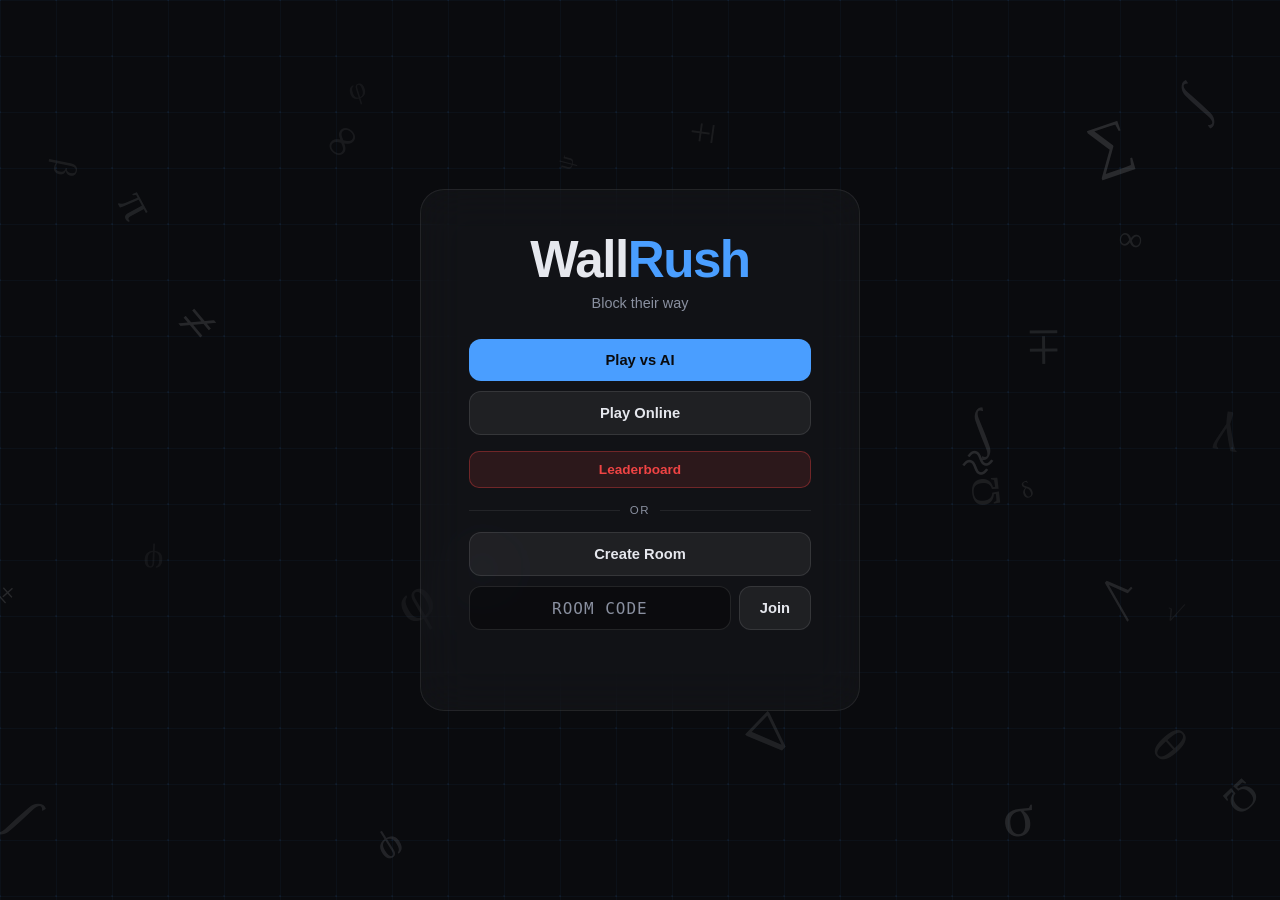
==== templates/index.html @ 3580bb91 "Add leaderboard feature with live updates and user stats - Implemented leaders.js for handling leade" ====
<!DOCTYPE html>
<html lang="en">

<head>
    <meta charset="UTF-8" />
    <meta name="viewport" content="width=device-width, initial-scale=1.0, maximum-scale=1.0, user-scalable=no" />
    <title>WallRush</title>
    <link rel="stylesheet" href="/static/style.css" />
</head>

<body>

    <section id="landing" class="landing">
        <canvas id="math-bg"></canvas>
        <div class="landing-content">
            <h1 class="landing-title">Wall<span>Rush</span></h1>
            <p class="landing-sub">Block their way</p>
            <div class="menu">
                <button id="solo-btn" class="menu-btn primary">Play vs AI</button>
                <button id="online-btn" class="menu-btn">Play Online</button>
                <a href="/game/leaders" class="leave-btn" style="text-align:center;text-decoration:none;display:block;margin-top:6px">Leaderboard</a>
                <div class="menu-divider"><span>or</span></div>
                <button id="create-btn" class="menu-btn">Create Room</button>
                <div class="join-row">
                    <input id="code-input" placeholder="Room code" maxlength="6" autocomplete="off" />
                    <button id="join-btn" class="menu-btn">Join</button>
                </div>
            </div>
            <div class="landing-status" id="landing-status"></div>
        </div>
    </section>

    <section id="game" class="game hidden">
        <div class="game-shell">
            <div class="board-column">

                <div class="player-ribbon" id="opp-ribbon">
                    <svg class="ribbon-bg" viewBox="0 0 400 64" preserveAspectRatio="none" aria-hidden="true">
                        <defs>
                            <linearGradient id="hl-grad-opp" x1="0" y1="0" x2="0" y2="1">
                                <stop offset="0%" stop-color="rgba(255,255,255,0.28)" />
                                <stop offset="45%" stop-color="rgba(255,255,255,0)" />
                                <stop offset="100%" stop-color="rgba(0,0,0,0.18)" />
                            </linearGradient>
                        </defs>
                        <path class="ribbon-fill"
                            d="M 4 32 Q 20 8 60 8 L 340 8 Q 380 8 396 32 Q 380 56 340 56 L 60 56 Q 20 56 4 32 Z" />
                        <path fill="url(#hl-grad-opp)"
                            d="M 4 32 Q 20 8 60 8 L 340 8 Q 380 8 396 32 Q 380 56 340 56 L 60 56 Q 20 56 4 32 Z" />
                        <path fill="none" stroke="rgba(255,255,255,0.22)" stroke-width="1.5"
                            vector-effect="non-scaling-stroke"
                            d="M 4 32 Q 20 8 60 8 L 340 8 Q 380 8 396 32 Q 380 56 340 56 L 60 56 Q 20 56 4 32 Z" />
                    </svg>
                    <div class="ribbon-content">
                        <span class="avatar" id="opp-avatar">🐺</span>
                        <span class="name" id="opp-name">Opponent</span>
                        <span class="wall-badge" id="opp-wall-badge">🧱 10</span>
                    </div>
                    <div class="emoji-float" id="opp-emoji-float"></div>
                </div>

                <div class="board-wrap"><canvas id="board"></canvas></div>

                <div class="player-ribbon" id="user-ribbon">
                    <svg class="ribbon-bg" viewBox="0 0 400 64" preserveAspectRatio="none" aria-hidden="true">
                        <defs>
                            <linearGradient id="hl-grad-user" x1="0" y1="0" x2="0" y2="1">
                                <stop offset="0%" stop-color="rgba(255,255,255,0.28)" />
                                <stop offset="45%" stop-color="rgba(255,255,255,0)" />
                                <stop offset="100%" stop-color="rgba(0,0,0,0.18)" />
                            </linearGradient>
                        </defs>
                        <path class="ribbon-fill"
                            d="M 4 32 Q 20 8 60 8 L 340 8 Q 380 8 396 32 Q 380 56 340 56 L 60 56 Q 20 56 4 32 Z" />
                        <path fill="url(#hl-grad-user)"
                            d="M 4 32 Q 20 8 60 8 L 340 8 Q 380 8 396 32 Q 380 56 340 56 L 60 56 Q 20 56 4 32 Z" />
                        <path fill="none" stroke="rgba(255,255,255,0.22)" stroke-width="1.5"
                            vector-effect="non-scaling-stroke"
                            d="M 4 32 Q 20 8 60 8 L 340 8 Q 380 8 396 32 Q 380 56 340 56 L 60 56 Q 20 56 4 32 Z" />
                    </svg>
                    <div class="ribbon-content">
                        <span class="avatar" id="user-avatar">🦊</span>
                        <span class="name" id="user-name">You</span>
                        <span class="wall-badge" id="user-wall-badge">🧱 10</span>
                    </div>
                    <div class="emoji-float" id="user-emoji-float"></div>
                </div>

            </div>

            <aside class="panel">
                <div class="status" id="status">Your turn</div>

                <div class="wall-inventory">
                    <div class="inv-label">Drag a wall</div>
                    <div class="inv-pieces">
                        <div class="wall-piece h" data-orient="H" id="piece-h"></div>
                        <div class="wall-piece v" data-orient="V" id="piece-v"></div>
                    </div>
                    <div class="wall-remaining">
                        <span id="wall-count">10</span> walls remaining
                    </div>
                </div>

                <div class="emoji-panel">
                    <div class="inv-label">Reactions</div>
                    <div class="emoji-picker">
                        <button class="emoji-btn" data-emoji="👍">👍</button>
                        <button class="emoji-btn" data-emoji="🔥">🔥</button>
                        <button class="emoji-btn" data-emoji="😂">😂</button>
                        <button class="emoji-btn" data-emoji="😭">😭</button>
                        <button class="emoji-btn" data-emoji="😎">😎</button>
                        <button class="emoji-btn" data-emoji="🤔">🤔</button>
                        <button class="emoji-btn" data-emoji="💀">💀</button>
                        <button class="emoji-btn" data-emoji="🎉">🎉</button>
                    </div>
                </div>

                <button id="reset" class="reset-btn">New Game</button>
                <button id="leave-btn" class="leave-btn">Exit Game</button>
                <div class="room-info hidden" id="room-info">
                    Room <strong id="room-code-display">------</strong>
                </div>
            </aside>
        </div>
    </section>

    <div id="win-modal" class="win-modal hidden">
        <div class="flowers" id="flowers"></div>
        <div class="win-card">
            <div class="win-emoji" id="win-emoji">🏆</div>
            <h2 class="win-title" id="win-title">You Win!</h2>
            <p class="win-sub" id="win-sub">Well played</p>
            <button class="win-btn" id="win-again">Play Again</button>
            <button class="win-exit-btn" id="win-exit">Return to Menu</button>
        </div>
    </div>

    <div id="toast" class="toast"></div>
    <script src="https://cdn.socket.io/4.7.5/socket.io.min.js"></script>
    <script src="/static/game.js"></script>
</body>

</html>
---- static/style.css ----
:root {
    --bg: #0a0b0e;
    --text: #e6e8ee;
    --muted: #8a90a0;
    --accent: #4a9eff;
    --paper: #EEF1F2;
    --grid: #D8DEE4;
    --grid-border: #C5CCD3;
    --good: #4ade80;
    --bad: #ef4444;
    --blue: #3b82f6;
    --blue-light: #60a5fa;
    --blue-dark: #1d4ed8;
    --red: #ef4444;
    --red-light: #f87171;
    --red-dark: #b91c1c;
}

* {
    box-sizing: border-box;
    margin: 0;
    padding: 0;
}

html,
body {
    height: 100%;
    background: var(--bg);
    color: var(--text);
    font-family: -apple-system, BlinkMacSystemFont, "Segoe UI", Roboto, sans-serif;
    -webkit-font-smoothing: antialiased;
    overflow-x: hidden;
}

.landing {
    position: fixed;
    inset: 0;
    display: flex;
    align-items: center;
    justify-content: center;
    background: var(--bg);
    z-index: 100;
    transition: opacity 0.4s;
}

.landing.hidden {
    opacity: 0;
    pointer-events: none;
}

#math-bg {
    position: absolute;
    inset: 0;
    width: 100%;
    height: 100%;
    display: block;
}

.landing-content {
    position: relative;
    z-index: 1;
    padding: 40px 48px;
    text-align: center;
    background: rgba(255, 255, 255, 0.03);
    backdrop-filter: blur(24px) saturate(140%);
    -webkit-backdrop-filter: blur(24px) saturate(140%);
    border: 1px solid rgba(255, 255, 255, 0.08);
    border-radius: 24px;
    max-width: 440px;
    margin: 16px;
    width: 100%;
}

.landing-title {
    font-size: clamp(2.4rem, 6vw, 3.2rem);
    font-weight: 800;
    letter-spacing: -1.5px;
    margin-bottom: 6px;
}

.landing-title span {
    color: var(--accent);
}

.landing-sub {
    color: var(--muted);
    font-size: 0.9rem;
    margin-bottom: 28px;
}

.menu {
    display: flex;
    flex-direction: column;
    gap: 10px;
}

.menu-btn {
    background: rgba(255, 255, 255, 0.06);
    border: 1px solid rgba(255, 255, 255, 0.1);
    color: var(--text);
    padding: 13px 20px;
    border-radius: 12px;
    font-weight: 700;
    font-size: 0.92rem;
    cursor: pointer;
    transition: background 0.15s, transform 0.1s;
}

.menu-btn:hover {
    background: rgba(255, 255, 255, 0.1);
}

.menu-btn:active {
    transform: scale(0.97);
}

.menu-btn.primary {
    background: var(--accent);
    color: var(--bg);
    border: 0;
}

.menu-btn.primary:hover {
    filter: brightness(1.12);
}

.menu-btn:disabled {
    opacity: 0.5;
    cursor: not-allowed;
}

.menu-divider {
    display: flex;
    align-items: center;
    gap: 10px;
    color: var(--muted);
    font-size: 0.72rem;
    text-transform: uppercase;
    letter-spacing: 1.5px;
    margin: 6px 0;
}

.menu-divider::before,
.menu-divider::after {
    content: '';
    flex: 1;
    height: 1px;
    background: rgba(255, 255, 255, 0.08);
}

.join-row {
    display: flex;
    gap: 8px;
}

.join-row input {
    flex: 1;
    background: rgba(0, 0, 0, 0.35);
    border: 1px solid rgba(255, 255, 255, 0.1);
    color: var(--text);
    padding: 11px 14px;
    border-radius: 12px;
    font-family: monospace;
    font-size: 1rem;
    font-weight: 700;
    letter-spacing: 3px;
    text-transform: uppercase;
    text-align: center;
    outline: none;
    transition: border-color 0.15s;
}

.join-row input:focus {
    border-color: var(--accent);
}

.join-row input::placeholder {
    color: var(--muted);
    font-weight: 500;
    letter-spacing: 1px;
}

.landing-status {
    margin-top: 18px;
    font-size: 0.85rem;
    color: var(--muted);
    min-height: 22px;
    line-height: 1.5;
}

.landing-status strong {
    color: var(--accent);
    font-family: monospace;
    font-size: 1.05rem;
    letter-spacing: 2px;
}

.landing-status .copy-code {
    background: rgba(74, 158, 255, 0.15);
    border: 1px solid rgba(74, 158, 255, 0.4);
    color: var(--accent);
    padding: 3px 8px;
    border-radius: 6px;
    font-size: 0.75rem;
    font-weight: 700;
    margin-left: 8px;
    cursor: pointer;
}

.game {
    min-height: 100vh;
    display: flex;
    align-items: center;
    justify-content: center;
    padding: 24px 16px;
    background: var(--bg);
}

.game.hidden {
    display: none;
}

.game-shell {
    display: grid;
    grid-template-columns: minmax(0, 1fr) 288px;
    gap: 24px;
    max-width: 1080px;
    width: 100%;
    align-items: start;
}

@media (max-width: 820px) {
    .game-shell {
        grid-template-columns: 1fr;
        max-width: 560px;
        gap: 14px;
    }
}

.board-column {
    display: flex;
    flex-direction: column;
    gap: 8px;
}

.player-ribbon {
    position: relative;
    height: 64px;
    color: var(--blue);
    transition: color 0.3s;
}

.player-ribbon.blue {
    color: var(--blue);
}

.player-ribbon.red {
    color: var(--red);
}

.ribbon-bg {
    position: absolute;
    inset: 0;
    width: 100%;
    height: 100%;
    display: block;
    overflow: visible;
}

.ribbon-bg .ribbon-fill {
    fill: currentColor;
}

.ribbon-content {
    position: relative;
    z-index: 1;
    height: 100%;
    display: flex;
    align-items: center;
    justify-content: center;
    gap: 10px;
    padding: 0 60px;
    overflow: hidden;
}

.avatar {
    font-size: 24px;
    width: 36px;
    height: 36px;
    display: inline-flex;
    align-items: center;
    justify-content: center;
    background: rgba(0, 0, 0, 0.25);
    border: 1px solid rgba(255, 255, 255, 0.2);
    border-radius: 50%;
    flex-shrink: 0;
}

.name {
    font-weight: 800;
    font-size: 1rem;
    letter-spacing: 0.3px;
    color: #fff;
    text-shadow: 0 1px 2px rgba(0, 0, 0, 0.4);
    white-space: nowrap;
    overflow: hidden;
    text-overflow: ellipsis;
    max-width: 180px;
}

.wall-badge {
    background: rgba(0, 0, 0, 0.3);
    color: #fff;
    padding: 3px 8px;
    border-radius: 8px;
    font-size: 0.72rem;
    font-weight: 700;
    flex-shrink: 0;
}

.emoji-float {
    position: absolute;
    inset: 0;
    pointer-events: none;
    overflow: visible;
    z-index: 2;
}

.floating-emoji {
    position: absolute;
    font-size: 26px;
    left: 50%;
    top: 50%;
    pointer-events: none;
    will-change: transform, opacity;
}

#opp-emoji-float .floating-emoji {
    animation: floatDown 2.2s cubic-bezier(0.22, 1, 0.36, 1) forwards;
}

#user-emoji-float .floating-emoji {
    animation: floatUp 2.2s cubic-bezier(0.22, 1, 0.36, 1) forwards;
}

@keyframes floatDown {
    0% {
        opacity: 0;
        transform: translate(-50%, 0) scale(0.5);
    }

    20% {
        opacity: 1;
        transform: translate(-50%, 20px) scale(1.3);
    }

    70% {
        opacity: 1;
        transform: translate(-50%, 70px) scale(1);
    }

    100% {
        opacity: 0;
        transform: translate(-50%, 110px) scale(0.7);
    }
}

@keyframes floatUp {
    0% {
        opacity: 0;
        transform: translate(-50%, 0) scale(0.5);
    }

    20% {
        opacity: 1;
        transform: translate(-50%, -20px) scale(1.3);
    }

    70% {
        opacity: 1;
        transform: translate(-50%, -70px) scale(1);
    }

    100% {
        opacity: 0;
        transform: translate(-50%, -110px) scale(0.7);
    }
}

.board-wrap {
    position: relative;
    display: flex;
    justify-content: center;
    padding: 10px;
    background: rgba(255, 255, 255, 0.035);
    backdrop-filter: blur(20px) saturate(140%);
    -webkit-backdrop-filter: blur(20px) saturate(140%);
    border: 1px solid rgba(255, 255, 255, 0.07);
    border-radius: 24px;
}

#board {
    display: block;
    width: 100%;
    max-width: 500px;
    height: auto;
    border-radius: 16px;
    overflow: hidden;
    user-select: none;
    -webkit-tap-highlight-color: transparent;
    touch-action: none;
}

.panel {
    display: flex;
    flex-direction: column;
    gap: 14px;
    padding: 18px;
    background: rgba(255, 255, 255, 0.035);
    backdrop-filter: blur(20px) saturate(140%);
    -webkit-backdrop-filter: blur(20px) saturate(140%);
    border: 1px solid rgba(255, 255, 255, 0.07);
    border-radius: 20px;
}

.status {
    font-size: 0.95rem;
    font-weight: 600;
    padding: 12px;
    background: rgba(0, 0, 0, 0.35);
    border: 1px solid rgba(255, 255, 255, 0.05);
    border-radius: 10px;
    text-align: center;
    transition: color 0.2s;
}

.status.win {
    color: var(--good);
}

.status.lose {
    color: var(--bad);
}

.status.thinking {
    color: #fbbf24;
}

.wall-inventory,
.emoji-panel {
    padding: 14px;
    background: rgba(0, 0, 0, 0.3);
    border: 1px solid rgba(255, 255, 255, 0.05);
    border-radius: 12px;
}

.inv-label {
    font-size: 0.72rem;
    text-transform: uppercase;
    letter-spacing: 1.5px;
    color: var(--muted);
    margin-bottom: 12px;
    text-align: center;
}

.inv-pieces {
    display: flex;
    gap: 22px;
    justify-content: center;
    align-items: center;
    min-height: 68px;
}

.wall-piece {
    background: linear-gradient(to bottom, var(--piece-light, var(--blue-light)), var(--piece-color, var(--blue)));
    border-radius: 3px;
    border: 1px solid rgba(0, 0, 0, 0.35);
    border-top-color: rgba(255, 255, 255, 0.28);
    cursor: grab;
    transition: transform 0.15s, filter 0.15s, opacity 0.2s;
    touch-action: none;
    user-select: none;
}

.wall-piece.h {
    width: 68px;
    height: 13px;
}

.wall-piece.v {
    width: 13px;
    height: 68px;
}

.wall-piece:hover:not(.disabled) {
    filter: brightness(1.2);
    transform: scale(1.06);
}

.wall-piece:active:not(.disabled) {
    cursor: grabbing;
}

.wall-piece.disabled {
    opacity: 0.2;
    cursor: not-allowed;
}

.wall-remaining {
    text-align: center;
    font-size: 0.78rem;
    color: var(--muted);
    margin-top: 10px;
    letter-spacing: 0.3px;
}

.wall-remaining span {
    color: var(--text);
    font-weight: 700;
    font-size: 0.92rem;
}

.emoji-picker {
    display: grid;
    grid-template-columns: repeat(4, 1fr);
    gap: 6px;
}

.emoji-btn {
    background: rgba(255, 255, 255, 0.04);
    border: 1px solid rgba(255, 255, 255, 0.06);
    border-radius: 10px;
    font-size: 20px;
    padding: 10px 0;
    cursor: pointer;
    transition: transform 0.1s, background 0.15s;
}

.emoji-btn:hover {
    background: rgba(255, 255, 255, 0.09);
    transform: scale(1.08);
}

.emoji-btn:active {
    transform: scale(0.94);
}

.reset-btn {
    background: var(--accent);
    color: var(--bg);
    border: 0;
    padding: 12px;
    border-radius: 10px;
    font-weight: 700;
    font-size: 0.9rem;
    cursor: pointer;
    transition: transform 0.1s, filter 0.15s;
}

.reset-btn:hover {
    filter: brightness(1.1);
}

.reset-btn:active {
    transform: scale(0.97);
}

.leave-btn {
    background: rgba(239, 68, 68, 0.12);
    color: var(--bad);
    border: 1px solid rgba(239, 68, 68, 0.35);
    padding: 10px;
    border-radius: 10px;
    font-weight: 700;
    font-size: 0.85rem;
    cursor: pointer;
    transition: background 0.15s, transform 0.1s;
}

.leave-btn:hover {
    background: rgba(239, 68, 68, 0.22);
}

.leave-btn:active {
    transform: scale(0.97);
}

.leave-btn.hidden {
    display: none;
}

.room-info {
    text-align: center;
    font-size: 0.78rem;
    color: var(--muted);
    letter-spacing: 0.5px;
}

.room-info strong {
    color: var(--text);
    font-family: monospace;
    letter-spacing: 2px;
    font-size: 0.9rem;
}

.room-info.hidden {
    display: none;
}

.toast {
    position: fixed;
    bottom: 24px;
    left: 50%;
    transform: translateX(-50%) translateY(20px);
    background: rgba(38, 43, 54, 0.9);
    backdrop-filter: blur(12px);
    -webkit-backdrop-filter: blur(12px);
    color: var(--text);
    padding: 10px 16px;
    border-radius: 10px;
    font-size: 0.85rem;
    border: 1px solid rgba(255, 255, 255, 0.08);
    opacity: 0;
    pointer-events: none;
    transition: opacity 0.2s, transform 0.2s;
    max-width: 90vw;
    z-index: 200;
}

.toast.show {
    opacity: 1;
    transform: translateX(-50%) translateY(0);
}

.win-modal {
    position: fixed;
    inset: 0;
    z-index: 1000;
    display: flex;
    align-items: center;
    justify-content: center;
    background: rgba(0, 0, 0, 0.7);
    backdrop-filter: blur(10px);
    -webkit-backdrop-filter: blur(10px);
    opacity: 0;
    transition: opacity 0.35s ease;
}

.win-modal.hidden {
    display: none;
}

.win-modal.show {
    opacity: 1;
}

.win-card {
    position: relative;
    z-index: 2;
    background: rgba(255, 255, 255, 0.05);
    backdrop-filter: blur(24px) saturate(140%);
    -webkit-backdrop-filter: blur(24px) saturate(140%);
    border: 1px solid rgba(255, 255, 255, 0.1);
    border-radius: 24px;
    padding: 44px 56px;
    text-align: center;
    animation: popIn 0.5s cubic-bezier(0.34, 1.56, 0.64, 1);
    max-width: 90vw;
}

@keyframes popIn {
    0% {
        transform: scale(0.7);
        opacity: 0;
    }

    100% {
        transform: scale(1);
        opacity: 1;
    }
}

@media (max-width: 480px) {
    .win-card {
        padding: 32px 28px;
    }
}

.win-emoji {
    font-size: 64px;
    margin-bottom: 12px;
    animation: bounce 1.2s ease-in-out infinite;
}

@keyframes bounce {

    0%,
    100% {
        transform: translateY(0);
    }

    50% {
        transform: translateY(-10px);
    }
}

.win-title {
    font-size: 2.4rem;
    font-weight: 800;
    margin-bottom: 6px;
    letter-spacing: -0.5px;
}

.win-title.win {
    color: var(--good);
}

.win-title.lose {
    color: var(--bad);
}

.win-sub {
    color: var(--muted);
    font-size: 0.95rem;
    margin-bottom: 24px;
}

.win-btn {
    background: var(--accent);
    color: var(--bg);
    border: 0;
    padding: 14px 36px;
    border-radius: 12px;
    font-weight: 800;
    font-size: 0.95rem;
    cursor: pointer;
    transition: transform 0.1s, filter 0.15s;
    width: 100%;
}

.win-btn:hover {
    filter: brightness(1.12);
}

.win-btn:active {
    transform: scale(0.97);
}

.win-exit-btn {
    margin-top: 10px;
    background: transparent;
    color: var(--muted);
    border: 1px solid rgba(255, 255, 255, 0.15);
    padding: 11px 24px;
    border-radius: 10px;
    font-weight: 600;
    font-size: 0.85rem;
    cursor: pointer;
    width: 100%;
    transition: color 0.15s, background 0.15s, border-color 0.15s;
}

.win-exit-btn:hover {
    color: var(--text);
    background: rgba(255, 255, 255, 0.05);
    border-color: rgba(255, 255, 255, 0.25);
}

.flowers {
    position: absolute;
    inset: 0;
    overflow: hidden;
    pointer-events: none;
    z-index: 1;
}

.flower {
    position: absolute;
    bottom: -60px;
    pointer-events: none;
    animation: floatFlower linear forwards;
    will-change: transform, opacity;
}

@keyframes floatFlower {
    0% {
        transform: translate(0, 0) rotate(0deg) scale(0.4);
        opacity: 0;
    }

    10% {
        opacity: 1;
    }

    85% {
        opacity: 1;
    }

    100% {
        transform: translate(var(--dx, 0), -120vh) rotate(var(--rot, 720deg)) scale(1);
        opacity: 0;
    }
}

@media (max-width: 820px) {
    .player-ribbon {
        height: 54px;
    }

    .ribbon-content {
        gap: 8px;
        padding: 0 40px;
    }

    .avatar {
        font-size: 20px;
        width: 30px;
        height: 30px;
    }

    .name {
        font-size: 0.9rem;
        max-width: 130px;
    }

    .wall-badge {
        font-size: 0.68rem;
        padding: 2px 6px;
    }

    .panel {
        padding: 14px;
    }

    .inv-pieces {
        gap: 18px;
        min-height: 58px;
    }

    .wall-piece.h {
        width: 58px;
        height: 12px;
    }

    .wall-piece.v {
        width: 12px;
        height: 58px;
    }
}
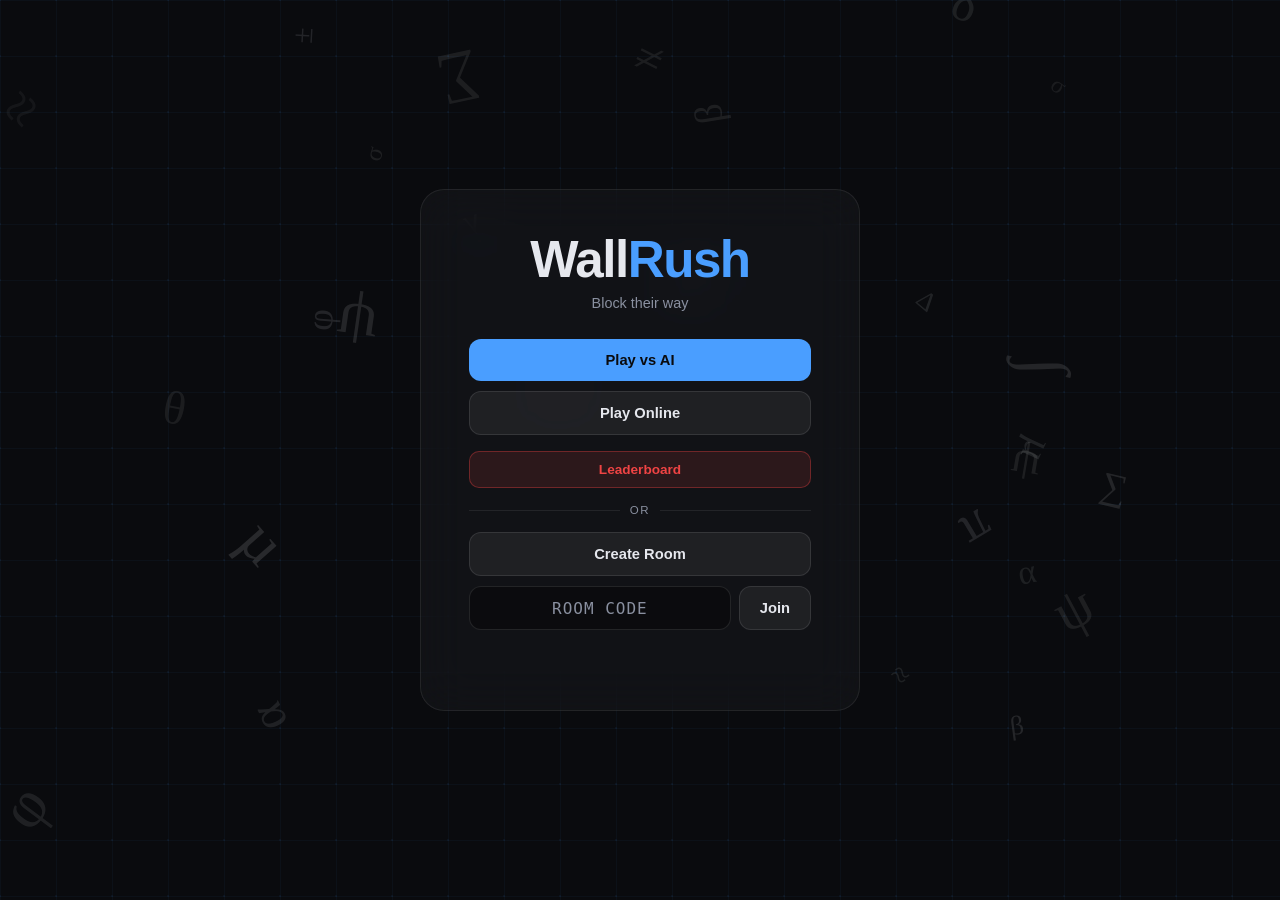
==== commit 165a616b: "Update HTML templates with enhanced meta tags and favicon for improved SEO and branding" ====
--- a/templates/index.html
+++ b/templates/index.html
@@ -4,7 +4,43 @@
 <head>
     <meta charset="UTF-8" />
     <meta name="viewport" content="width=device-width, initial-scale=1.0, maximum-scale=1.0, user-scalable=no" />
-    <title>WallRush</title>
+
+    <!-- Primary Meta Tags -->
+    <title>WallRush - Real-Time Multiplayer Strategy Game</title>
+    <meta name="title" content="WallRush - Real-Time Multiplayer Strategy Game" />
+    <meta name="description"
+        content="Play WallRush, a modern real-time multiplayer strategy game inspired by Quoridor. Race to the opposite side of the board while strategically placing walls to block your opponent. Play against AI or challenge friends online!" />
+    <meta name="keywords"
+        content="WallRush, Quoridor, board game, strategy game, multiplayer game, online game, real-time game, Flask, Socket.IO" />
+    <meta name="author" content="WallRush" />
+    <meta name="robots" content="index, follow" />
+
+    <!-- Favicon -->
+    <link rel="icon" type="image/png" href="/static/favicon.png" />
+    <link rel="shortcut icon" type="image/png" href="/static/favicon.png" />
+    <link rel="apple-touch-icon" href="/static/favicon.png" />
+
+    <!-- Open Graph / Facebook -->
+    <meta property="og:type" content="website" />
+    <meta property="og:url" content="https://wallrush.lyxmab.de5.net/" />
+    <meta property="og:title" content="WallRush - Real-Time Multiplayer Strategy Game" />
+    <meta property="og:description"
+        content="Play WallRush, a modern real-time multiplayer strategy game inspired by Quoridor. Race to the opposite side of the board while strategically placing walls to block your opponent." />
+    <meta property="og:image" content="https://wallrush.lyxmab.de5.net/static/favicon.png" />
+    <meta property="og:site_name" content="WallRush" />
+    <meta property="og:locale" content="en_US" />
+
+    <!-- Twitter -->
+    <meta property="twitter:card" content="summary_large_image" />
+    <meta property="twitter:url" content="https://wallrush.lyxmab.de5.net/" />
+    <meta property="twitter:title" content="WallRush - Real-Time Multiplayer Strategy Game" />
+    <meta property="twitter:description"
+        content="Play WallRush, a modern real-time multiplayer strategy game inspired by Quoridor. Race to the opposite side while strategically placing walls to block your opponent." />
+    <meta property="twitter:image" content="https://wallrush.lyxmab.de5.net/static/favicon.png" />
+
+    <!-- Canonical URL -->
+    <link rel="canonical" href="https://wallrush.lyxmab.de5.net/" />
+
     <link rel="stylesheet" href="/static/style.css" />
 </head>
 
@@ -18,7 +54,8 @@
             <div class="menu">
                 <button id="solo-btn" class="menu-btn primary">Play vs AI</button>
                 <button id="online-btn" class="menu-btn">Play Online</button>
-                <a href="/game/leaders" class="leave-btn" style="text-align:center;text-decoration:none;display:block;margin-top:6px">Leaderboard</a>
+                <a href="/game/leaders" class="leave-btn"
+                    style="text-align:center;text-decoration:none;display:block;margin-top:6px">Leaderboard</a>
                 <div class="menu-divider"><span>or</span></div>
                 <button id="create-btn" class="menu-btn">Create Room</button>
                 <div class="join-row">
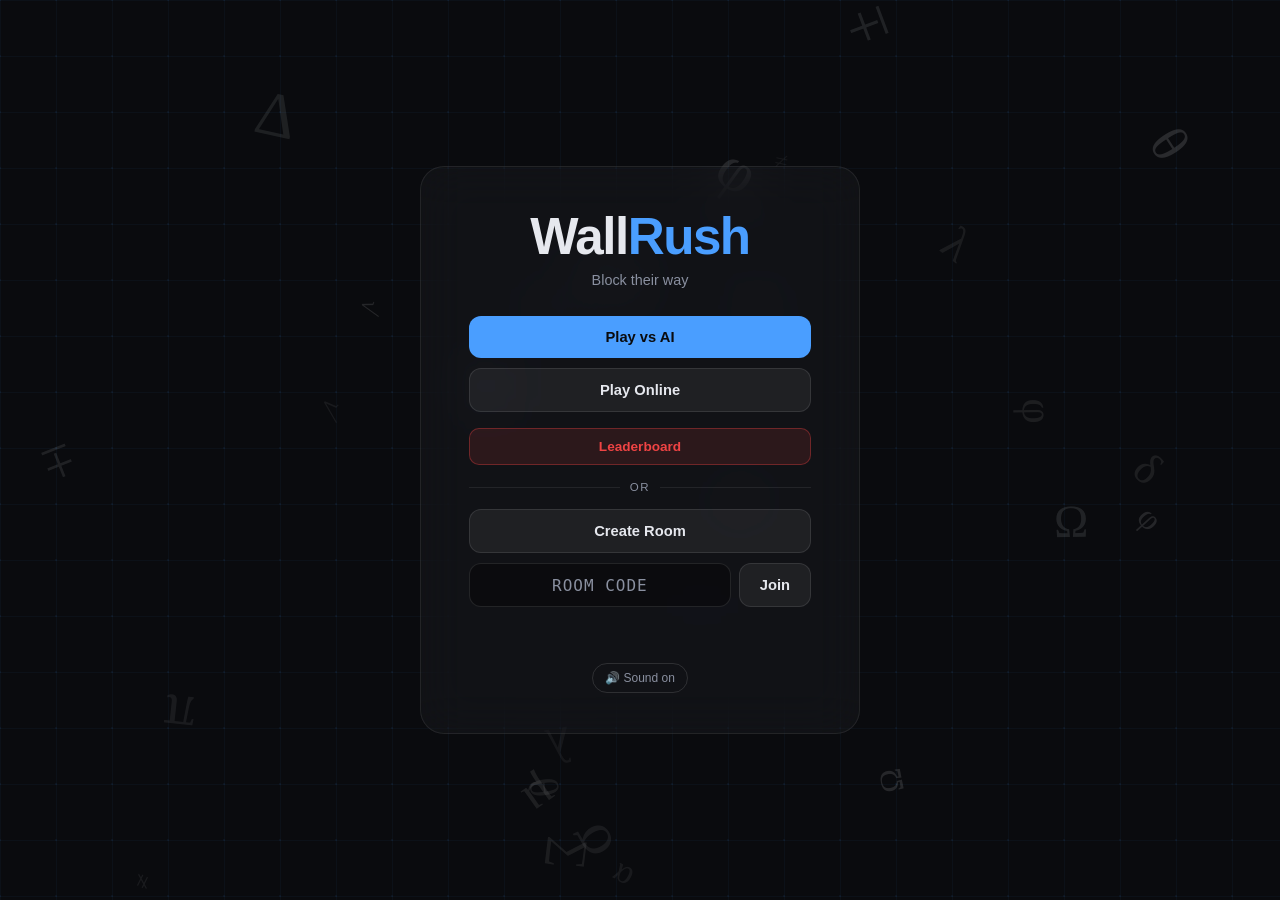
==== commit afcc3cc8: "Set default SECRET_KEY in app configuration and optimize game loop performance" ====
--- a/templates/index.html
+++ b/templates/index.html
@@ -71,24 +71,8 @@
         <div class="game-shell">
             <div class="board-column">
 
-                <div class="player-ribbon" id="opp-ribbon">
-                    <svg class="ribbon-bg" viewBox="0 0 400 64" preserveAspectRatio="none" aria-hidden="true">
-                        <defs>
-                            <linearGradient id="hl-grad-opp" x1="0" y1="0" x2="0" y2="1">
-                                <stop offset="0%" stop-color="rgba(255,255,255,0.28)" />
-                                <stop offset="45%" stop-color="rgba(255,255,255,0)" />
-                                <stop offset="100%" stop-color="rgba(0,0,0,0.18)" />
-                            </linearGradient>
-                        </defs>
-                        <path class="ribbon-fill"
-                            d="M 4 32 Q 20 8 60 8 L 340 8 Q 380 8 396 32 Q 380 56 340 56 L 60 56 Q 20 56 4 32 Z" />
-                        <path fill="url(#hl-grad-opp)"
-                            d="M 4 32 Q 20 8 60 8 L 340 8 Q 380 8 396 32 Q 380 56 340 56 L 60 56 Q 20 56 4 32 Z" />
-                        <path fill="none" stroke="rgba(255,255,255,0.22)" stroke-width="1.5"
-                            vector-effect="non-scaling-stroke"
-                            d="M 4 32 Q 20 8 60 8 L 340 8 Q 380 8 396 32 Q 380 56 340 56 L 60 56 Q 20 56 4 32 Z" />
-                    </svg>
-                    <div class="ribbon-content">
+                <div class="player-ribbon" id="opp-ribbon" aria-label="Opponent">
+                    <div class="ribbon-content player-line">
                         <span class="avatar" id="opp-avatar">🐺</span>
                         <span class="name" id="opp-name">Opponent</span>
                         <span class="wall-badge" id="opp-wall-badge">🧱 10</span>
@@ -96,26 +80,10 @@
                     <div class="emoji-float" id="opp-emoji-float"></div>
                 </div>
 
-                <div class="board-wrap"><canvas id="board"></canvas></div>
+                <div class="board-wrap"><canvas id="board" aria-label="WallRush game board" role="img"></canvas></div>
 
-                <div class="player-ribbon" id="user-ribbon">
-                    <svg class="ribbon-bg" viewBox="0 0 400 64" preserveAspectRatio="none" aria-hidden="true">
-                        <defs>
-                            <linearGradient id="hl-grad-user" x1="0" y1="0" x2="0" y2="1">
-                                <stop offset="0%" stop-color="rgba(255,255,255,0.28)" />
-                                <stop offset="45%" stop-color="rgba(255,255,255,0)" />
-                                <stop offset="100%" stop-color="rgba(0,0,0,0.18)" />
-                            </linearGradient>
-                        </defs>
-                        <path class="ribbon-fill"
-                            d="M 4 32 Q 20 8 60 8 L 340 8 Q 380 8 396 32 Q 380 56 340 56 L 60 56 Q 20 56 4 32 Z" />
-                        <path fill="url(#hl-grad-user)"
-                            d="M 4 32 Q 20 8 60 8 L 340 8 Q 380 8 396 32 Q 380 56 340 56 L 60 56 Q 20 56 4 32 Z" />
-                        <path fill="none" stroke="rgba(255,255,255,0.22)" stroke-width="1.5"
-                            vector-effect="non-scaling-stroke"
-                            d="M 4 32 Q 20 8 60 8 L 340 8 Q 380 8 396 32 Q 380 56 340 56 L 60 56 Q 20 56 4 32 Z" />
-                    </svg>
-                    <div class="ribbon-content">
+                <div class="player-ribbon" id="user-ribbon" aria-label="Your player">
+                    <div class="ribbon-content player-line">
                         <span class="avatar" id="user-avatar">🦊</span>
                         <span class="name" id="user-name">You</span>
                         <span class="wall-badge" id="user-wall-badge">🧱 10</span>
@@ -126,13 +94,15 @@
             </div>
 
             <aside class="panel">
-                <div class="status" id="status">Your turn</div>
+                <div class="status" id="status" aria-live="polite">Your turn</div>
 
                 <div class="wall-inventory">
                     <div class="inv-label">Drag a wall</div>
                     <div class="inv-pieces">
-                        <div class="wall-piece h" data-orient="H" id="piece-h"></div>
-                        <div class="wall-piece v" data-orient="V" id="piece-v"></div>
+                        <div class="wall-piece h" data-orient="H" id="piece-h" aria-label="Drag horizontal wall"
+                            title="Drag horizontal wall"></div>
+                        <div class="wall-piece v" data-orient="V" id="piece-v" aria-label="Drag vertical wall"
+                            title="Drag vertical wall"></div>
                     </div>
                     <div class="wall-remaining">
                         <span id="wall-count">10</span> walls remaining
--- a/static/style.css
+++ b/static/style.css
@@ -207,6 +207,37 @@
     cursor: pointer;
 }
 
+.mute-btn {
+    margin-top: 16px;
+    background: transparent;
+    border: 1px solid rgba(255, 255, 255, 0.12);
+    color: var(--muted);
+    padding: 7px 12px;
+    border-radius: 999px;
+    font-size: 0.75rem;
+    cursor: pointer;
+}
+
+.mute-btn:hover {
+    color: var(--text);
+    border-color: rgba(255, 255, 255, 0.28);
+}
+
+#opponent-presence {
+    display: block;
+    margin-top: 3px;
+    font-size: 0.68rem;
+    font-weight: 600;
+}
+
+.presence-online {
+    color: var(--good);
+}
+
+.presence-offline {
+    color: var(--bad);
+}
+
 .game {
     min-height: 100vh;
     display: flex;
@@ -245,9 +276,13 @@
 
 .player-ribbon {
     position: relative;
-    height: 64px;
+    height: 34px;
     color: var(--blue);
     transition: color 0.3s;
+    display: flex;
+    align-items: center;
+    border-bottom: 1px solid rgba(138, 144, 160, 0.35);
+    border-bottom-color: color-mix(in srgb, currentColor 42%, transparent);
 }
 
 .player-ribbon.blue {
@@ -256,6 +291,12 @@
 
 .player-ribbon.red {
     color: var(--red);
+}
+
+#user-ribbon {
+    border-bottom: 0;
+    border-top: 1px solid rgba(138, 144, 160, 0.35);
+    border-top-color: color-mix(in srgb, currentColor 42%, transparent);
 }
 
 .ribbon-bg {
@@ -274,34 +315,41 @@
 .ribbon-content {
     position: relative;
     z-index: 1;
-    height: 100%;
+    min-height: 100%;
     display: flex;
     align-items: center;
-    justify-content: center;
-    gap: 10px;
-    padding: 0 60px;
+    justify-content: flex-start;
+    gap: 8px;
+    padding: 0 4px;
     overflow: hidden;
 }
 
+.player-line {
+    width: 100%;
+}
+
+#user-ribbon .player-line {
+    justify-content: flex-end;
+}
+
 .avatar {
-    font-size: 24px;
-    width: 36px;
-    height: 36px;
+    font-size: 17px;
+    width: 24px;
+    height: 24px;
     display: inline-flex;
     align-items: center;
     justify-content: center;
-    background: rgba(0, 0, 0, 0.25);
-    border: 1px solid rgba(255, 255, 255, 0.2);
+    background: rgba(255, 255, 255, 0.06);
+    border: 1px solid color-mix(in srgb, currentColor 40%, transparent);
     border-radius: 50%;
     flex-shrink: 0;
 }
 
 .name {
     font-weight: 800;
-    font-size: 1rem;
+    font-size: 0.82rem;
     letter-spacing: 0.3px;
-    color: #fff;
-    text-shadow: 0 1px 2px rgba(0, 0, 0, 0.4);
+    color: var(--text);
     white-space: nowrap;
     overflow: hidden;
     text-overflow: ellipsis;
@@ -309,13 +357,37 @@
 }
 
 .wall-badge {
-    background: rgba(0, 0, 0, 0.3);
-    color: #fff;
-    padding: 3px 8px;
-    border-radius: 8px;
-    font-size: 0.72rem;
+    color: var(--muted);
+    padding: 2px 0;
+    font-size: 0.68rem;
     font-weight: 700;
     flex-shrink: 0;
+}
+
+.player-ribbon::after {
+    content: '';
+    width: 5px;
+    height: 5px;
+    border-radius: 50%;
+    background: currentColor;
+    opacity: 0.8;
+    position: absolute;
+    top: 50%;
+    transform: translateY(-50%);
+}
+
+#opp-ribbon::after {
+    left: -2px;
+}
+
+#user-ribbon::after {
+    right: -2px;
+}
+
+#opponent-presence {
+    display: inline;
+    margin: 0 0 0 4px;
+    font-size: 0.62rem;
 }
 
 .emoji-float {
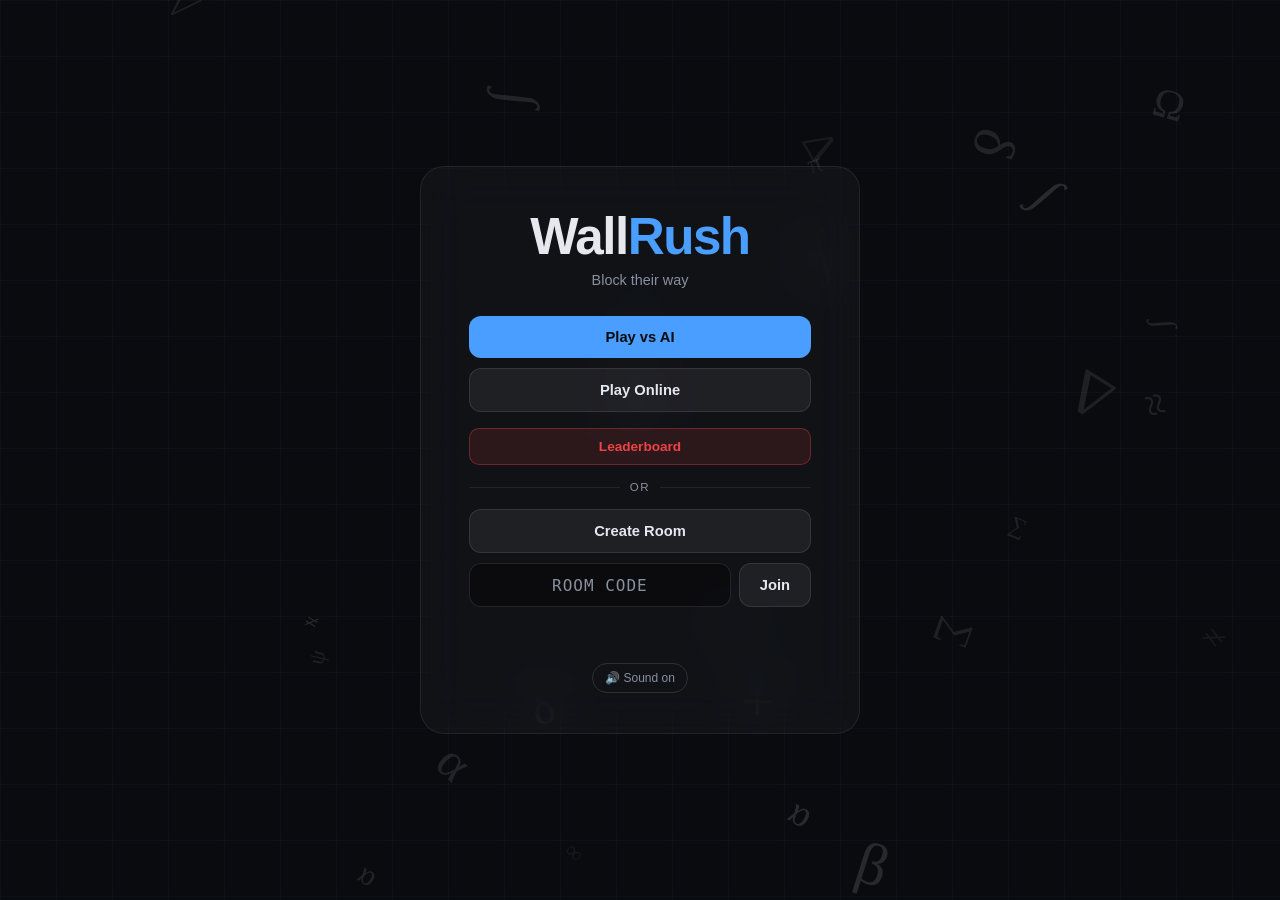
==== commit f3dbfa8f: "Add replay functionality with video export and load options" ====
--- a/templates/index.html
+++ b/templates/index.html
@@ -99,14 +99,26 @@
                 <div class="wall-inventory">
                     <div class="inv-label">Drag a wall</div>
                     <div class="inv-pieces">
-                        <div class="wall-piece h" data-orient="H" id="piece-h" aria-label="Drag horizontal wall"
-                            title="Drag horizontal wall"></div>
-                        <div class="wall-piece v" data-orient="V" id="piece-v" aria-label="Drag vertical wall"
-                            title="Drag vertical wall"></div>
+                        <div class="wall-piece h" data-orient="H" id="piece-h"
+                            aria-label="Drag horizontal wall" title="Drag horizontal wall"></div>
+                        <div class="wall-piece v" data-orient="V" id="piece-v"
+                            aria-label="Drag vertical wall" title="Drag vertical wall"></div>
                     </div>
                     <div class="wall-remaining">
                         <span id="wall-count">10</span> walls remaining
                     </div>
+                </div>
+
+                <div class="replay-panel">
+                    <div class="replay-heading">
+                        <span class="inv-label">Replay</span>
+                        <span id="replay-count">0 moves</span>
+                    </div>
+                    <div class="replay-actions">
+                        <button id="export-video" class="replay-btn video-btn" type="button" disabled>Export Video</button>
+                        <button id="load-video" class="replay-btn" type="button">Load Video</button>
+                    </div>
+                    <input id="video-file" type="file" accept="video/webm,video/mp4,video/*" hidden />
                 </div>
 
                 <div class="emoji-panel">
@@ -138,8 +150,35 @@
             <div class="win-emoji" id="win-emoji">🏆</div>
             <h2 class="win-title" id="win-title">You Win!</h2>
             <p class="win-sub" id="win-sub">Well played</p>
+            <div class="win-replay-actions">
+                <button class="win-replay-btn" id="export-video-modal" type="button">Export Video</button>
+                <button class="win-replay-btn" id="load-video-modal" type="button">Load Video</button>
+            </div>
             <button class="win-btn" id="win-again">Play Again</button>
             <button class="win-exit-btn" id="win-exit">Return to Menu</button>
+        </div>
+    </div>
+
+    <div id="video-viewer" class="video-viewer hidden" aria-hidden="true">
+        <div class="video-card">
+            <div class="video-header">
+                <div>
+                    <span class="video-kicker">WALLRUSH REPLAY</span>
+                    <h2>Game playback</h2>
+                </div>
+                <button id="video-back" class="video-back" type="button">Back</button>
+            </div>
+            <video id="replay-video" controls playsinline preload="metadata"></video>
+            <div class="video-tools">
+                <label for="video-speed">Speed</label>
+                <select id="video-speed">
+                    <option value="0.5">0.5×</option>
+                    <option value="1" selected>1×</option>
+                    <option value="1.5">1.5×</option>
+                    <option value="2">2×</option>
+                </select>
+                <a id="download-video" class="video-download" href="#" download>Download Video</a>
+            </div>
         </div>
     </div>
 
@@ -148,4 +187,4 @@
     <script src="/static/game.js"></script>
 </body>
 
-</html>+</html>
--- a/static/style.css
+++ b/static/style.css
@@ -535,6 +535,69 @@
     text-align: center;
 }
 
+.replay-panel {
+    padding: 12px 14px;
+    background: rgba(0, 0, 0, 0.22);
+    border: 1px solid rgba(255, 255, 255, 0.05);
+    border-radius: 12px;
+}
+
+.replay-heading {
+    display: flex;
+    align-items: center;
+    justify-content: space-between;
+    gap: 10px;
+    margin-bottom: 10px;
+}
+
+.replay-heading .inv-label {
+    margin: 0;
+}
+
+#replay-count {
+    color: var(--muted);
+    font-size: 0.7rem;
+    font-variant-numeric: tabular-nums;
+}
+
+.replay-actions {
+    display: grid;
+    grid-template-columns: 1fr 1fr;
+    gap: 8px;
+}
+
+.replay-btn {
+    border: 1px solid rgba(74, 158, 255, 0.28);
+    background: rgba(74, 158, 255, 0.1);
+    color: var(--text);
+    padding: 8px 6px;
+    border-radius: 8px;
+    font-size: 0.72rem;
+    font-weight: 700;
+    cursor: pointer;
+    transition: background 0.15s, border-color 0.15s, opacity 0.15s;
+}
+
+.replay-btn:hover:not(:disabled) {
+    background: rgba(74, 158, 255, 0.2);
+    border-color: rgba(74, 158, 255, 0.55);
+}
+
+.video-btn {
+    border-color: rgba(74, 222, 128, 0.3);
+    background: rgba(74, 222, 128, 0.08);
+}
+
+.video-btn:hover:not(:disabled) {
+    background: rgba(74, 222, 128, 0.16);
+    border-color: rgba(74, 222, 128, 0.55);
+}
+
+.replay-btn:disabled {
+    opacity: 0.4;
+    cursor: not-allowed;
+}
+
 .inv-pieces {
     display: flex;
     gap: 22px;
@@ -756,6 +819,10 @@
     .win-card {
         padding: 32px 28px;
     }
+
+    .win-replay-actions {
+        grid-template-columns: 1fr;
+    }
 }
 
 .win-emoji {
@@ -795,6 +862,36 @@
     color: var(--muted);
     font-size: 0.95rem;
     margin-bottom: 24px;
+}
+
+.win-replay-actions {
+    display: grid;
+    grid-template-columns: 1fr 1fr;
+    gap: 8px;
+    margin: -8px 0 14px;
+}
+
+.win-replay-btn {
+    background: rgba(255, 255, 255, 0.06);
+    color: var(--muted);
+    border: 1px solid rgba(255, 255, 255, 0.14);
+    padding: 9px 8px;
+    border-radius: 9px;
+    font-size: 0.72rem;
+    font-weight: 700;
+    cursor: pointer;
+    transition: color 0.15s, background 0.15s, border-color 0.15s, opacity 0.15s;
+}
+
+.win-replay-btn:hover:not(:disabled) {
+    color: var(--text);
+    background: rgba(74, 158, 255, 0.14);
+    border-color: rgba(74, 158, 255, 0.42);
+}
+
+.win-replay-btn:disabled {
+    opacity: 0.45;
+    cursor: not-allowed;
 }
 
 .win-btn {
@@ -918,4 +1015,119 @@
         width: 12px;
         height: 58px;
     }
+}
+
+@media (max-width: 620px) {
+    .replay-actions {
+        grid-template-columns: 1fr;
+    }
+}
+
+.video-viewer {
+    position: fixed;
+    inset: 0;
+    z-index: 1200;
+    display: flex;
+    align-items: center;
+    justify-content: center;
+    padding: 18px;
+    background: rgba(0, 0, 0, 0.84);
+    backdrop-filter: blur(12px);
+    -webkit-backdrop-filter: blur(12px);
+    opacity: 0;
+    transition: opacity 0.22s ease;
+}
+
+.video-viewer.hidden {
+    display: none;
+}
+
+.video-viewer.show {
+    opacity: 1;
+}
+
+.video-card {
+    width: min(900px, 96vw);
+    max-height: 94vh;
+    overflow: auto;
+    padding: 18px;
+    background: #151820;
+    border: 1px solid rgba(255, 255, 255, 0.12);
+    border-radius: 18px;
+    box-shadow: 0 24px 80px rgba(0, 0, 0, 0.5);
+}
+
+.video-header {
+    display: flex;
+    align-items: center;
+    justify-content: space-between;
+    gap: 16px;
+    margin-bottom: 14px;
+}
+
+.video-kicker {
+    display: block;
+    color: var(--accent);
+    font-size: 0.64rem;
+    font-weight: 800;
+    letter-spacing: 1.5px;
+}
+
+.video-header h2 {
+    margin-top: 3px;
+    font-size: 1.2rem;
+}
+
+.video-back {
+    background: rgba(255, 255, 255, 0.07);
+    color: var(--text);
+    border: 1px solid rgba(255, 255, 255, 0.16);
+    border-radius: 8px;
+    padding: 8px 14px;
+    font-weight: 700;
+    cursor: pointer;
+}
+
+.video-back:hover {
+    background: rgba(255, 255, 255, 0.13);
+}
+
+#replay-video {
+    display: block;
+    width: 100%;
+    max-height: 70vh;
+    background: #08090b;
+    border-radius: 10px;
+}
+
+.video-tools {
+    display: flex;
+    align-items: center;
+    gap: 10px;
+    margin-top: 14px;
+    color: var(--muted);
+    font-size: 0.8rem;
+}
+
+#video-speed {
+    background: rgba(255, 255, 255, 0.08);
+    color: var(--text);
+    border: 1px solid rgba(255, 255, 255, 0.14);
+    border-radius: 7px;
+    padding: 6px 8px;
+}
+
+.video-download {
+    margin-left: auto;
+    background: var(--accent);
+    color: var(--bg);
+    padding: 8px 12px;
+    border-radius: 8px;
+    font-size: 0.75rem;
+    font-weight: 800;
+    text-decoration: none;
+}
+
+.video-download:hover {
+    filter: brightness(1.12);
 }
